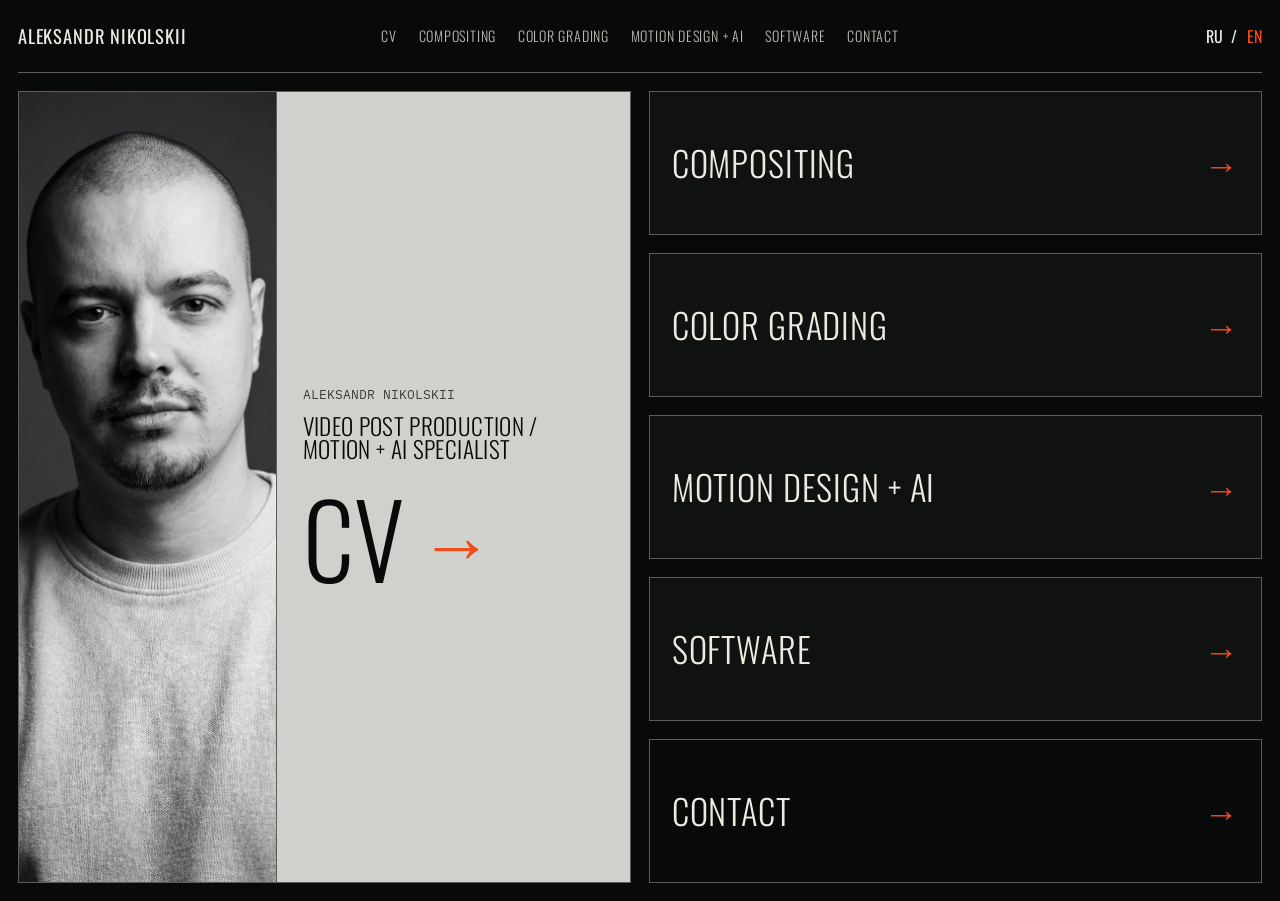
==== index.html @ 674ba4f7 "Publish mobile CV without portrait and consistent Contact labels" ====
<!doctype html>
<html lang="en">
<head>
  <meta charset="utf-8">
  <meta name="viewport" content="width=device-width, initial-scale=1">
  <meta name="description" content="Portfolio of Aleksandr Nikolskii — Video Post Production, Motion and AI Specialist.">
  <meta name="theme-color" content="#080909">
  <link rel="icon" href="assets/favicon.svg" type="image/svg+xml">
  <link rel="stylesheet" href="assets/styles.css?v=20261023-5">
  <title>Aleksandr Nikolskii — Portfolio</title>
</head>
<body data-page="home">
  <!--
  THESIS: A post-production decision sheet turns four disciplines into compact graphic tracks beside a portrait-led CV field.
  OWN-WORLD: Matte black, warm paper, thin rules, crisp technical SVG marks, condensed titles, mono metadata and one vermilion signal.
  STORY: Visitors identify the specialist, choose Color Grading, Compositing, Motion + AI or Software, inspect the work and make contact.
  FIRST VIEWPORT: Global navigation above a portrait-led CV field at left and four narrow discipline strips at right; mobile stacks the same choices.
  FORM: Edit Decision Sheet, approved visual direction, seed 6d0e9949.
  FINISH: unreviewed and undocumented is unfinished; this build ends with the finish review, the verdict, and DESIGN.md
  -->
  <a class="skip-link" href="#main">Skip to work</a>
  <header class="site-header" data-site-header></header>
  <main class="page-main home-main" id="main">
    <div class="home-grid">
      <article class="home-cv">
        <div class="portrait" data-home-portrait></div>
        <div class="home-cv__copy">
          <p class="home-cv__name" data-name></p>
          <h1 class="home-cv__title" data-title></h1>
          <a class="home-cv__link" href="cv.html"><span>CV</span><span aria-hidden="true">→</span></a>
        </div>
      </article>
      <div class="home-stack">
        <a class="work-tile work-tile--compositing" href="compositing.html">
          <div class="work-tile__label"><span>COMPOSITING</span><span aria-hidden="true">→</span></div>
        </a>
        <a class="work-tile work-tile--color" href="color.html">
          <div class="work-tile__label"><span>COLOR GRADING</span><span aria-hidden="true">→</span></div>
        </a>
        <a class="work-tile work-tile--motion" href="motion-ai.html">
          <div class="work-tile__label"><span>MOTION DESIGN + AI</span><span aria-hidden="true">→</span></div>
        </a>
        <a class="work-tile work-tile--software" href="software.html">
          <div class="work-tile__label"><span>SOFTWARE</span><span aria-hidden="true">→</span></div>
        </a>
        <a class="work-tile work-tile--contacts" href="contacts.html">
          <div class="work-tile__label"><span data-home-contacts>CONTACT</span><span aria-hidden="true">→</span></div>
        </a>
      </div>
    </div>
  </main>
  <script src="assets/content.js?v=20261023-5"></script>
  <script src="assets/app.js?v=20261023-5"></script>
</body>
</html>
---- assets/styles.css ----
/* Self-hosted Google Fonts, SIL Open Font License; see the adjacent OFL files. */
@font-face { font-family: "Oswald"; font-style: normal; font-weight: 300; font-display: swap; src: url("oswald-300.ttf") format("truetype"); }
@font-face { font-family: "Oswald"; font-style: normal; font-weight: 400; font-display: swap; src: url("oswald-400.ttf") format("truetype"); }
@font-face { font-family: "Oswald"; font-style: normal; font-weight: 500; font-display: swap; src: url("oswald-500.ttf") format("truetype"); }
@font-face { font-family: "IBM Plex Mono"; font-style: normal; font-weight: 300; font-display: swap; src: url("plex-300.ttf") format("truetype"); }
@font-face { font-family: "IBM Plex Mono"; font-style: normal; font-weight: 400; font-display: swap; src: url("plex-400.ttf") format("truetype"); }
@font-face { font-family: "IBM Plex Mono"; font-style: normal; font-weight: 500; font-display: swap; src: url("plex-500.ttf") format("truetype"); }

:root {
  --black: #080909;
  --black-soft: #101111;
  --paper: #eeeae2;
  --paper-muted: #bcbab4;
  --rule: #5b5c5b;
  --rule-soft: #303130;
  --signal: #f24a16;
  --cv-surface: #d0d1cd;
  --gutter: clamp(0.75rem, 1.4vw, 1.5rem);
  --header-height: 4.5rem;
  --display: "Oswald", "Arial Narrow", sans-serif;
  --mono: "IBM Plex Mono", Consolas, monospace;
}

* { box-sizing: border-box; }

html {
  background: var(--black);
  color-scheme: dark;
  scroll-behavior: smooth;
}

body {
  margin: 0;
  min-width: 20rem;
  min-height: 100vh;
  overflow-x: clip;
  background: var(--black);
  color: var(--paper);
  font-family: var(--mono);
  font-size: 1rem;
  line-height: 1.55;
}

body.menu-open { overflow: hidden; }

::selection { background: var(--signal); color: var(--black); }

::-webkit-scrollbar { width: 0.7rem; }
::-webkit-scrollbar-track { background: var(--black); }
::-webkit-scrollbar-thumb { background: var(--rule); border: 0.2rem solid var(--black); }

a { color: inherit; text-decoration: none; }
button { color: inherit; font: inherit; }
img, video, iframe { display: block; width: 100%; }

:focus-visible {
  outline: 2px solid var(--signal);
  outline-offset: 4px;
}

.skip-link {
  position: fixed;
  z-index: 100;
  top: 0.5rem;
  left: 0.5rem;
  padding: 0.75rem 1rem;
  background: var(--paper);
  color: var(--black);
  transform: translateY(-150%);
}

.skip-link:focus { transform: translateY(0); }

.site-header {
  position: relative;
  z-index: 20;
  display: grid;
  grid-template-columns: minmax(12rem, 1fr) auto minmax(8rem, 1fr);
  align-items: center;
  min-height: var(--header-height);
  margin: 0 var(--gutter);
  border-bottom: 1px solid var(--rule);
}

.brand {
  justify-self: start;
  font-family: var(--display);
  font-size: clamp(1.15rem, 1.4vw, 1.45rem);
  font-weight: 400;
  letter-spacing: 0.045em;
  text-transform: uppercase;
  white-space: nowrap;
}

.brand--mobile { display: none; }

.site-nav { display: flex; align-items: stretch; gap: clamp(0.8rem, 1.7vw, 1.85rem); }

.site-nav__link {
  position: relative;
  display: flex;
  align-items: center;
  min-height: var(--header-height);
  color: var(--paper-muted);
  font-family: var(--display);
  font-size: clamp(0.88rem, 1vw, 1.05rem);
  font-weight: 300;
  letter-spacing: 0.055em;
  text-transform: uppercase;
  transition: color 180ms ease-out;
}

.site-nav__link::after {
  position: absolute;
  right: 0;
  bottom: -1px;
  left: 0;
  height: 2px;
  background: var(--signal);
  content: "";
  transform: scaleX(0);
  transform-origin: left;
  transition: transform 180ms cubic-bezier(.16, 1, .3, 1);
}

.site-nav__link:hover,
.site-nav__link.is-active { color: var(--paper); }
.site-nav__link:hover::after,
.site-nav__link.is-active::after { transform: scaleX(1); }

.language-switch {
  justify-self: end;
  display: flex;
  gap: 0.55rem;
  align-items: center;
  font-family: var(--display);
  font-size: 1rem;
  letter-spacing: 0.06em;
}

.language-switch button {
  appearance: none;
  padding: 0.5rem 0;
  border: 0;
  background: transparent;
  cursor: pointer;
}

.language-switch button[aria-current="true"] { color: var(--signal); }
.menu-toggle, .mobile-menu { display: none; }

.page-main {
  width: min(100%, 100rem);
  margin: 0 auto;
  padding: var(--gutter);
}

@keyframes page-reveal {
  from { clip-path: inset(0 0 100% 0); filter: blur(3px); }
  to { clip-path: inset(0); filter: blur(0); }
}

.signal-index { color: var(--signal); font-variant-numeric: tabular-nums; }

.home-main { width: 100%; max-width: none; min-height: 38rem; height: calc(100dvh - var(--header-height)); }

.home-grid {
  display: grid;
  grid-template-columns: repeat(2, minmax(0, 1fr));
  gap: var(--gutter);
  height: 100%;
}

.home-stack {
  display: grid;
  grid-template-rows: repeat(5, minmax(0, 1fr));
  gap: var(--gutter);
  align-content: stretch;
}

.home-cv {
  display: grid;
  grid-template-columns: minmax(0, 0.42fr) minmax(0, 0.58fr);
  align-self: stretch;
  min-height: 0;
  border: 1px solid var(--rule);
  background: var(--cv-surface);
  color: var(--black);
}

.portrait {
  position: relative;
  min-height: 14rem;
  overflow: hidden;
  background: #181918;
}

.portrait img { position: absolute; inset: 0; height: 100%; object-fit: cover; object-position: 50% 0; }
.home-cv .portrait { min-height: 0; aspect-ratio: auto; }

.portrait.is-empty {
  display: grid;
  place-items: center;
  color: #858681;
  font-size: 0.78rem;
  letter-spacing: 0.08em;
  text-transform: uppercase;
}

.portrait.is-empty::before,
.portrait.is-empty::after {
  position: absolute;
  top: 50%;
  left: 50%;
  width: 36%;
  height: 1px;
  background: var(--rule-soft);
  content: "";
}

.portrait.is-empty::before { transform: translate(-50%, -50%) rotate(45deg); }
.portrait.is-empty::after { transform: translate(-50%, -50%) rotate(-45deg); }

.home-cv__copy { display: flex; flex-direction: column; justify-content: center; min-width: 0; padding: clamp(1rem, 2vw, 2rem); border-left: 1px solid var(--rule); container-type: inline-size; }
.home-cv__name { margin: 0 0 0.6rem; color: #3d3f3c; font-size: 0.82rem; font-weight: 400; text-transform: uppercase; }

.home-cv__title {
  max-width: none;
  margin: 0 0 clamp(1.1rem, 2vw, 2rem);
  font-family: var(--display);
  font-size: clamp(1.1rem, 7.7cqw, 3.2rem);
  font-weight: 300;
  hyphens: none;
  line-height: 0.98;
  letter-spacing: 0.015em;
  overflow-wrap: normal;
  text-transform: uppercase;
}

.home-cv__title > span, .cv-intro__title > span { display: block; white-space: nowrap; }
.home-cv__title small, .cv-intro__title small { font: inherit; }

.home-cv__link {
  display: inline-flex;
  gap: 1rem;
  align-items: center;
  font-family: var(--display);
  font-size: clamp(5rem, 8vw, 7rem);
  font-weight: 300;
  line-height: 1;
}

.home-cv__link span:last-child { color: var(--signal); font-size: 0.72em; transition: transform 180ms ease-out; }
.home-cv__link:hover span:last-child { transform: translateX(0.4rem); }
.home-cv :focus-visible { outline-color: var(--black); }

.work-tile {
  position: relative;
  display: grid;
  grid-template-columns: minmax(0, 1fr);
  gap: clamp(1rem, 2vw, 2rem);
  align-items: center;
  min-height: 0;
  overflow: hidden;
  padding: clamp(1rem, 1.7vw, 1.75rem);
  border: 1px solid var(--rule);
  background: var(--black-soft);
  isolation: isolate;
  transition: border-color 180ms ease-out, background-color 180ms ease-out;
}

.work-tile::before {
  position: absolute;
  top: 0;
  bottom: 0;
  left: 0;
  width: 1px;
  z-index: 0;
  background: var(--signal);
  content: "";
  opacity: 0;
  transition: opacity 180ms ease-out;
}

.work-tile:hover::before { opacity: 1; }
.work-tile:hover { border-color: var(--paper-muted); background: #141515; }

.work-tile__label {
  position: relative;
  z-index: 2;
  display: flex;
  align-items: center;
  justify-content: space-between;
  font-family: var(--display);
  font-size: clamp(1.9rem, 2.7vw, 3.25rem);
  font-weight: 300;
  line-height: 1;
  letter-spacing: 0.025em;
  text-transform: uppercase;
}

.work-tile__label span:last-child { color: var(--signal); }

.work-tile__label { gap: 1rem; }
.work-tile__label span:last-child { flex: 0 0 auto; }
.work-tile--contacts { background: transparent; }

.work-tile__icon {
  position: relative;
  z-index: 2;
  width: clamp(6.25rem, 10vw, 10rem);
  height: auto;
  overflow: visible;
  fill: none;
  stroke: var(--paper-muted);
  stroke-linecap: square;
  stroke-linejoin: miter;
  stroke-width: 1.4;
  transition: transform 300ms cubic-bezier(.16, 1, .3, 1), stroke 180ms ease-out;
}

.work-tile:hover .work-tile__icon { stroke: var(--paper); transform: translateX(-0.35rem); }
.work-tile--color .icon-red { stroke: #f24a16; }
.work-tile--color .icon-green { stroke: #41a86a; }
.work-tile--color .icon-blue { stroke: #4d79c7; }
.work-tile--compositing .work-tile__icon path { fill: var(--signal); stroke: none; opacity: 0.28; }
.work-tile--motion .work-tile__icon rect { fill: var(--signal); stroke: var(--signal); }

.page-title {
  margin: 0;
  font-family: var(--display);
  font-size: clamp(3rem, 7vw, 7rem);
  font-weight: 300;
  line-height: 0.92;
  letter-spacing: 0.01em;
  text-transform: uppercase;
}

.video-shell {
  position: relative;
  min-width: 0;
}

.video-stage {
  position: relative;
  aspect-ratio: 16 / 9;
  border: 1px solid var(--rule);
  background: #101111;
}

.video-shell iframe,
.video-shell video { position: absolute; inset: 0; width: 100%; height: 100%; border: 0; object-fit: contain; }

.video-poster {
  position: absolute;
  inset: 0;
  width: 100%;
  height: 100%;
  padding: 0;
  border: 0;
  background: var(--black-soft);
  cursor: pointer;
}
.video-poster img { height: 100%; object-fit: contain; }
.video-play {
  position: absolute;
  top: 50%;
  left: 50%;
  display: grid;
  width: 4rem;
  height: 4rem;
  place-items: center;
  background: rgba(8, 9, 9, 0.88);
  border: 1px solid var(--paper);
  transform: translate(-50%, -50%);
}
.video-play::after {
  width: 0;
  height: 0;
  margin-left: .2rem;
  border-top: .65rem solid transparent;
  border-bottom: .65rem solid transparent;
  border-left: 1rem solid var(--paper);
  content: "";
}
.video-poster:hover .video-play { border-color: var(--signal); }
.video-poster__label { position: absolute; bottom: 1rem; left: 1rem; padding: .3rem .6rem; background: rgba(8,9,9,.88); font-family: var(--display); font-size: 1rem; letter-spacing: .05em; }
.video-providers { display: flex; justify-content: flex-end; gap: .5rem; margin-top: .5rem; }
.video-providers button {
  min-height: 2.75rem;
  padding: .35rem .8rem;
  border: 1px solid transparent;
  background: transparent;
  color: var(--paper-muted);
  cursor: pointer;
  font-size: .8rem;
}
.video-providers button[aria-pressed="true"] {
  border-color: var(--rule);
  color: var(--paper);
}
.video-providers button:hover { color: var(--signal); }

.video-placeholder {
  display: grid;
  place-items: center;
  align-content: center;
  gap: 0.7rem;
  min-width: 100%;
  min-height: 100%;
  color: var(--paper-muted);
  text-align: center;
}

.video-placeholder::before {
  position: absolute;
  inset: 0;
  background: linear-gradient(29deg, transparent 49.9%, var(--rule-soft) 50%, transparent 50.1%);
  content: "";
}

.video-placeholder > * { position: relative; z-index: 1; }
.video-placeholder strong { font-family: var(--display); font-size: clamp(1.5rem, 3vw, 3rem); font-weight: 300; letter-spacing: .04em; text-transform: uppercase; }
.video-placeholder small { color: #81827e; font-size: 0.68rem; letter-spacing: 0.09em; text-transform: uppercase; }

.video-placeholder__play {
  width: 0;
  height: 0;
  border-top: 0.75rem solid transparent;
  border-bottom: 0.75rem solid transparent;
  border-left: 1.2rem solid var(--signal);
}

.showreel-section { margin-bottom: clamp(2.5rem, 7vw, 7rem); }

.showreel-heading {
  display: flex;
  justify-content: space-between;
  gap: 1rem;
  align-items: baseline;
  margin: 0 0 0.75rem;
  font-family: var(--display);
  font-size: clamp(1.5rem, 2.2vw, 2.3rem);
  font-weight: 300;
  letter-spacing: 0.035em;
  text-transform: uppercase;
}

.project-block { margin-bottom: clamp(3.5rem, 9vw, 8rem); }
.project-header { margin: 0 0 1rem; }
.project-header h1 { margin: 0; font-family: var(--display); font-size: clamp(2.1rem, 4vw, 4.2rem); font-weight: 300; line-height: 1; text-transform: uppercase; }
.project-header p { margin: 0.35rem 0 0; color: var(--paper-muted); font-size: 0.74rem; letter-spacing: .06em; text-transform: uppercase; }

.stills-grid { display: grid; grid-template-columns: repeat(2, minmax(0, 1fr)); gap: var(--gutter); }

.still { position: relative; min-width: 0; margin: 0; overflow: hidden; border: 1px solid var(--rule); background: var(--black-soft); }
.still img { display: block; width: 100%; height: auto; object-fit: contain; }

.cv-page { border: 1px solid var(--rule); padding: clamp(1rem, 3vw, 3rem); }

.cv-intro {
  display: grid;
  grid-template-columns: minmax(12rem, 18rem) minmax(0, 1fr);
  gap: clamp(1.5rem, 4vw, 4rem);
  align-items: center;
  padding-bottom: clamp(2rem, 5vw, 5rem);
}

.cv-intro .portrait { min-height: 0; aspect-ratio: 3 / 4; }
.cv-intro__copy h1 { margin: 0 0 0.65rem; color: var(--paper-muted); font-size: 0.85rem; font-weight: 400; text-transform: uppercase; }
.cv-intro__copy { min-width: 0; container-type: inline-size; }

.cv-intro__title {
  max-width: none;
  margin: 0 0 1.3rem;
  font-family: var(--display);
  font-size: clamp(1.2rem, 7.7cqw, 4.5rem);
  font-weight: 300;
  line-height: 0.93;
  letter-spacing: 0.01em;
  text-transform: uppercase;
}

.cv-about { max-width: 72ch; margin: 0; color: var(--paper-muted); }

.cv-row {
  display: grid;
  grid-template-columns: minmax(8rem, 0.22fr) minmax(0, 1fr);
  gap: clamp(1rem, 3vw, 3rem);
  padding: clamp(1.3rem, 2.5vw, 2.5rem) 0;
  border-top: 1px solid var(--rule);
}

.cv-row__label { margin: 0; color: var(--signal); font-family: var(--display); font-size: 1.2rem; font-weight: 400; letter-spacing: .04em; }
.cv-entry + .cv-entry { margin-top: 1.4rem; }
.cv-entry__meta { margin: 0 0 0.3rem; color: var(--paper-muted); font-size: 0.72rem; }
.cv-entry h2 { margin: 0 0 0.35rem; font-family: var(--display); font-size: 1.45rem; font-weight: 400; text-transform: uppercase; }
.cv-entry p:last-child, .cv-row__content > p { max-width: 72ch; margin: 0; }

.cv-bullets,
.skill-list {
  display: grid;
  gap: 0.72rem;
  max-width: 72ch;
  margin: 1.15rem 0 0;
  padding: 0;
  list-style: none;
}

.cv-bullets li,
.skill-list li {
  position: relative;
  padding-left: 1.25rem;
}

.cv-bullets li::before,
.skill-list li::before {
  position: absolute;
  top: 0.68em;
  left: 0;
  width: 0.36rem;
  height: 0.36rem;
  background: var(--signal);
  content: "";
}

.skill-list { margin-top: 0; }
.skill-list strong { display: block; margin-bottom: 0.12rem; font-family: var(--display); font-size: 1.18rem; font-weight: 400; text-transform: uppercase; }
.skill-list span { color: var(--paper-muted); }

.software-grid {
  display: grid;
  grid-template-columns: repeat(6, minmax(0, 1fr));
  gap: 1px;
  margin-top: 1.6rem;
  border: 1px solid var(--rule-soft);
  background: var(--rule-soft);
}

.software-badge {
  display: grid;
  grid-template-rows: 3.25rem auto;
  gap: 0.55rem;
  place-items: center;
  min-width: 0;
  padding: 0.8rem 0.35rem;
  background: var(--black);
  color: var(--paper-muted);
  font-size: 0.58rem;
  line-height: 1.25;
  text-align: center;
  text-transform: uppercase;
}

.software-badge__icon { display: grid; width: 3.1rem; height: 3.1rem; place-items: center; }
.software-badge img { width: 100%; height: 100%; object-fit: contain; }

.cv-footer { display: flex; justify-content: flex-end; padding-top: 1.5rem; border-top: 1px solid var(--rule); }
.text-action { color: var(--signal); font-family: var(--display); font-size: 1.35rem; letter-spacing: .04em; text-transform: uppercase; }
[aria-disabled="true"] { cursor: default; opacity: 0.62; pointer-events: none; }

.links-module { border-top: 1px solid var(--rule); }
.links-module h2 { margin: 0; padding: 0.85rem 0; color: var(--paper-muted); font-size: 0.75rem; font-weight: 400; letter-spacing: .07em; }
.project-link { display: grid; grid-template-columns: 4rem 1fr auto; gap: 1rem; padding: 1.2rem 0; border-top: 1px solid var(--rule-soft); text-transform: uppercase; }
.project-link:hover { color: var(--signal); }

.motion-project { margin-bottom: clamp(3.5rem, 8vw, 7rem); }
.project-credits { display: grid; gap: 1.25rem; margin: 1.5rem 0 0; font-size: clamp(1.375rem, 1.8vw, 1.625rem); line-height: 1.5; }
.project-credits > div { display: grid; grid-template-columns: 10rem minmax(0, 1fr); gap: 1.25rem; }
.project-credits dt { color: var(--paper-muted); font-size: 1.125rem; }
.project-credits dd { max-width: 75ch; margin: 0; }
.motion-project .project-header p { font-size: 1rem; line-height: 1.5; letter-spacing: .025em; }

.discipline-notes { display: grid; grid-template-columns: minmax(10rem, .4fr) minmax(0, 1fr); gap: 2rem; padding: 2rem 0 3rem; border-top: 1px solid var(--rule); }
.discipline-notes h2 { margin: 0; font: 400 2rem/1.15 var(--display); text-transform: uppercase; }
.discipline-notes p, .software-details p { max-width: 72ch; margin: 0; }
.discipline-notes ul, .software-details ul { display: grid; gap: .75rem; max-width: 72ch; margin: 1.5rem 0; padding-left: 1.25rem; }
.discipline-notes li::marker, .software-details li::marker { color: var(--signal); }
.discipline-notes__tools { color: var(--paper-muted); font-size: 1rem; }

.software-main { padding-top: clamp(2.5rem, 7vw, 7rem); padding-bottom: clamp(4rem, 9vw, 9rem); }
.software-intro { display: grid; grid-template-columns: minmax(14rem, 0.55fr) minmax(0, 1fr); gap: clamp(2rem, 6vw, 7rem); align-items: end; margin-bottom: clamp(3rem, 8vw, 8rem); }
.software-intro h1 { margin: 0; font-family: var(--display); font-size: clamp(4rem, 9vw, 9rem); font-weight: 300; line-height: .86; letter-spacing: .01em; }
.software-intro p { max-width: 52ch; margin: 0; color: var(--paper-muted); font-size: clamp(.9rem, 1.15vw, 1.08rem); }
.software-list { border-top: 1px solid var(--rule); }
.software-row { display: grid; grid-template-columns: minmax(0, 1fr) auto; gap: clamp(1rem, 3vw, 3rem); align-items: center; min-height: clamp(7rem, 11vw, 10rem); border-bottom: 1px solid var(--rule); transition: color 180ms ease-out, background-color 180ms ease-out; }
.software-row[href]:hover { background: var(--black-soft); color: var(--paper); }
.software-row[aria-disabled="true"] { opacity: .58; }
.software-row__mark { display: grid; width: 4rem; height: 4rem; place-items: center; border: 1px solid var(--rule-soft); }
.software-row__mark svg { width: 2.8rem; fill: none; stroke: var(--signal); stroke-width: 1.5; }
.software-row strong { display: block; font-family: var(--display); font-size: clamp(2rem, 4vw, 4.2rem); font-weight: 300; line-height: 1; text-transform: uppercase; }
.software-row small { display: block; margin-top: .45rem; color: var(--paper-muted); font-size: .7rem; letter-spacing: .07em; }
.software-row__arrow { color: var(--signal); font-family: var(--display); font-size: clamp(2rem, 3.5vw, 4rem); }
.software-entry { border-bottom: 1px solid var(--rule); }
.software-entry .software-row { border-bottom: 0; padding-block: 1.5rem; }
.software-details { padding: 0 0 2rem; font-size: 1rem; line-height: 1.65; }
.software-details ul { margin-bottom: 0; }

.contacts-main {
  display: grid;
  align-content: center;
  min-height: calc(100dvh - var(--header-height));
  padding-top: clamp(3rem, 8vw, 8rem);
  padding-bottom: clamp(3rem, 8vw, 8rem);
}

.contacts-layout { width: min(100%, 66rem); margin: 0 auto; }
.contacts-heading { max-width: 24ch; margin: 0 0 clamp(2rem, 3vw, 3rem); font-family: var(--display); font-size: clamp(2.75rem, 4vw, 4.5rem); font-weight: 300; line-height: 1.1; text-transform: uppercase; text-wrap: balance; }
.contact-link { display: grid; grid-template-columns: minmax(7rem, .25fr) 2rem 1fr auto; gap: 1rem; align-items: center; padding: clamp(1.2rem, 2.5vw, 2.4rem); border: 1px solid var(--rule); font-family: var(--display); font-size: clamp(1.55rem, 3.2vw, 3rem); font-weight: 300; text-transform: uppercase; }
.contact-link[hidden] { display: none; }
.contact-link + .contact-link { margin-top: var(--gutter); }
.contact-link:first-of-type { background: var(--paper); color: var(--black); }
.contact-link--primary { background: var(--paper); color: var(--black); }
.contact-link span:last-child { color: var(--signal); }

@media (max-width: 64rem) {
  .site-header { grid-template-columns: auto 1fr auto auto; gap: 1rem; min-height: 3.75rem; }
  .brand--desktop, .site-nav { display: none; }
  .brand--mobile { display: block; }
  .language-switch { grid-column: 3; }
  .menu-toggle {
    position: relative;
    z-index: 2;
    grid-column: 4;
    display: grid;
    gap: 0.32rem;
    width: 2.5rem;
    height: 2.5rem;
    place-content: center;
    padding: 0;
    border: 0;
    background: transparent;
    cursor: pointer;
  }
  .menu-toggle span { display: block; width: 1.65rem; height: 1px; background: var(--paper); transition: transform 180ms ease-out, opacity 180ms ease-out; }
  .menu-toggle[aria-expanded="true"] span:nth-child(1) { transform: translateY(0.38rem) rotate(45deg); }
  .menu-toggle[aria-expanded="true"] span:nth-child(2) { opacity: 0; }
  .menu-toggle[aria-expanded="true"] span:nth-child(3) { transform: translateY(-0.38rem) rotate(-45deg); }
  .mobile-menu {
    position: fixed;
    top: calc(3.75rem + 1px);
    right: var(--gutter);
    left: var(--gutter);
    z-index: 1;
    display: block;
    max-height: calc(100dvh - 4.5rem);
    overflow: hidden;
    background: var(--black);
    opacity: 0;
    pointer-events: none;
    transform: translateY(-0.5rem);
    transition: opacity 180ms ease-out, transform 350ms cubic-bezier(.16, 1, .3, 1), visibility 0s linear 350ms;
    visibility: hidden;
  }
  .menu-open .mobile-menu { border: 1px solid var(--rule); opacity: 1; pointer-events: auto; transform: translateY(0); transition-delay: 0s; visibility: visible; }
  .menu-open main { opacity: 0.2; }
  .mobile-menu__link { display: grid; grid-template-columns: 1fr auto; gap: 0.8rem; align-items: center; min-height: 4.5rem; padding: 0 1rem; border-bottom: 1px solid var(--rule); font-family: var(--display); font-size: 1.5rem; letter-spacing: .025em; text-transform: uppercase; }
  .mobile-menu__link:last-child { border-bottom: 0; }
  .mobile-menu__link.is-active, .mobile-menu__link:hover { color: var(--signal); }
  .home-cv { grid-template-columns: 1fr; grid-template-rows: minmax(0, 1fr) auto; }
  .home-cv__copy { border-left: 0; border-top: 1px solid var(--rule); }
  .home-cv__title { font-size: clamp(1.25rem, 7cqw, 2.5rem); margin-bottom: 1rem; }
  .home-cv .portrait { container-type: size; background: #242424; }
  .home-cv .portrait img { width: min(100%, 81cqh); margin-inline: auto; }
  .cv-intro { grid-template-columns: minmax(11rem, 15rem) minmax(0, 1fr); }
  .software-grid { grid-template-columns: repeat(3, minmax(0, 1fr)); }
}

@media (max-width: 42rem) {
  :root { --gutter: 0.7rem; --header-height: 3.75rem; }
  body { font-size: 0.94rem; }
  .site-header { margin: 0 var(--gutter); gap: 0.5rem; }
  .brand { font-size: 1rem; }
  .language-switch { gap: 0.35rem; font-size: 0.9rem; }
  .page-main { padding-top: var(--gutter); }
  .home-main { height: auto; min-height: calc(100svh - var(--header-height)); }
  .home-grid { grid-template-columns: 1fr; grid-template-rows: auto 1fr; height: auto; min-height: calc(100svh - var(--header-height) - 2 * var(--gutter)); }
  .home-cv { grid-template-columns: 1fr; grid-template-rows: auto; padding: 1.25rem; }
  .home-cv .portrait, .home-cv__name { display: none; }
  .home-cv__copy { display: flex; gap: 1rem; padding: 0; border: 0; }
  .home-cv__title { margin: 0; font-size: clamp(1.1rem, 7.7cqw, 2.5rem); }
  .home-cv__link { font-size: clamp(4.5rem, 20vw, 6rem); }
  .home-stack { grid-template-rows: repeat(5, minmax(4.5rem, 1fr)); }
  .work-tile { min-height: 4.5rem; padding: 1rem; }
  .work-tile__label { font-size: clamp(1.6rem, 6.5vw, 2.5rem); }
  .work-tile__icon { width: clamp(5rem, 24vw, 7.5rem); }
  .showreel-section { margin-bottom: 3.2rem; }
  .stills-grid { grid-template-columns: 1fr; }
  .project-block { margin-bottom: 4.5rem; }
  .project-header h1 { font-size: clamp(2rem, 10vw, 3.4rem); }
  .cv-page { padding: 0.9rem; }
  .cv-intro { grid-template-columns: 1fr; gap: 1.25rem; align-items: center; }
  .cv-intro .portrait { width: min(100%, 13rem); aspect-ratio: 3 / 4; }
  .cv-intro__copy h1 { font-size: 0.66rem; }
  .cv-intro__title { margin-bottom: 0; font-size: clamp(1.2rem, 7.7cqw, 3rem); }
  .cv-row { grid-template-columns: 1fr; gap: 0.7rem; }
  .software-grid { grid-template-columns: repeat(2, minmax(0, 1fr)); }
  .project-link { grid-template-columns: 2.2rem 1fr auto; font-size: 0.78rem; }
  .software-intro { grid-template-columns: 1fr; gap: 1rem; margin-bottom: 3rem; }
  .software-intro h1 { font-size: clamp(4rem, 21vw, 7rem); }
  .software-row { grid-template-columns: minmax(0, 1fr) auto; min-height: 7rem; }
  .software-row__mark { width: 3.2rem; height: 3.2rem; }
  .software-row__mark svg { width: 2.3rem; }
  .software-row strong { font-size: clamp(1.7rem, 8vw, 2.8rem); }
  .project-credits > div { grid-template-columns: 1fr; gap: .35rem; }
  .discipline-notes { grid-template-columns: 1fr; gap: 1rem; padding: 1.5rem 0 2rem; }
  .discipline-notes h2 { font-size: 1.75rem; }
  .contacts-main { align-content: start; padding-inline: calc(var(--gutter) + .75rem); }
  .contacts-heading { margin-top: clamp(2rem, 8svh, 5rem); font-size: clamp(2.5rem, 11vw, 3.5rem); }
  .contact-link { grid-template-columns: 1fr auto; gap: 0.4rem 1rem; font-size: 1.9rem; }
  .contact-link span:nth-child(2) { display: none; }
  .contact-link span:nth-child(3) { grid-row: 2; color: var(--black); font-family: var(--mono); font-size: 0.95rem; }
  .contact-link span:last-child { grid-column: 2; grid-row: 1 / span 2; }
}

@media (prefers-reduced-motion: reduce) {
  html { scroll-behavior: auto; }
  *, *::before, *::after { animation-duration: 0.01ms !important; animation-iteration-count: 1 !important; transition-duration: 0.01ms !important; }
}
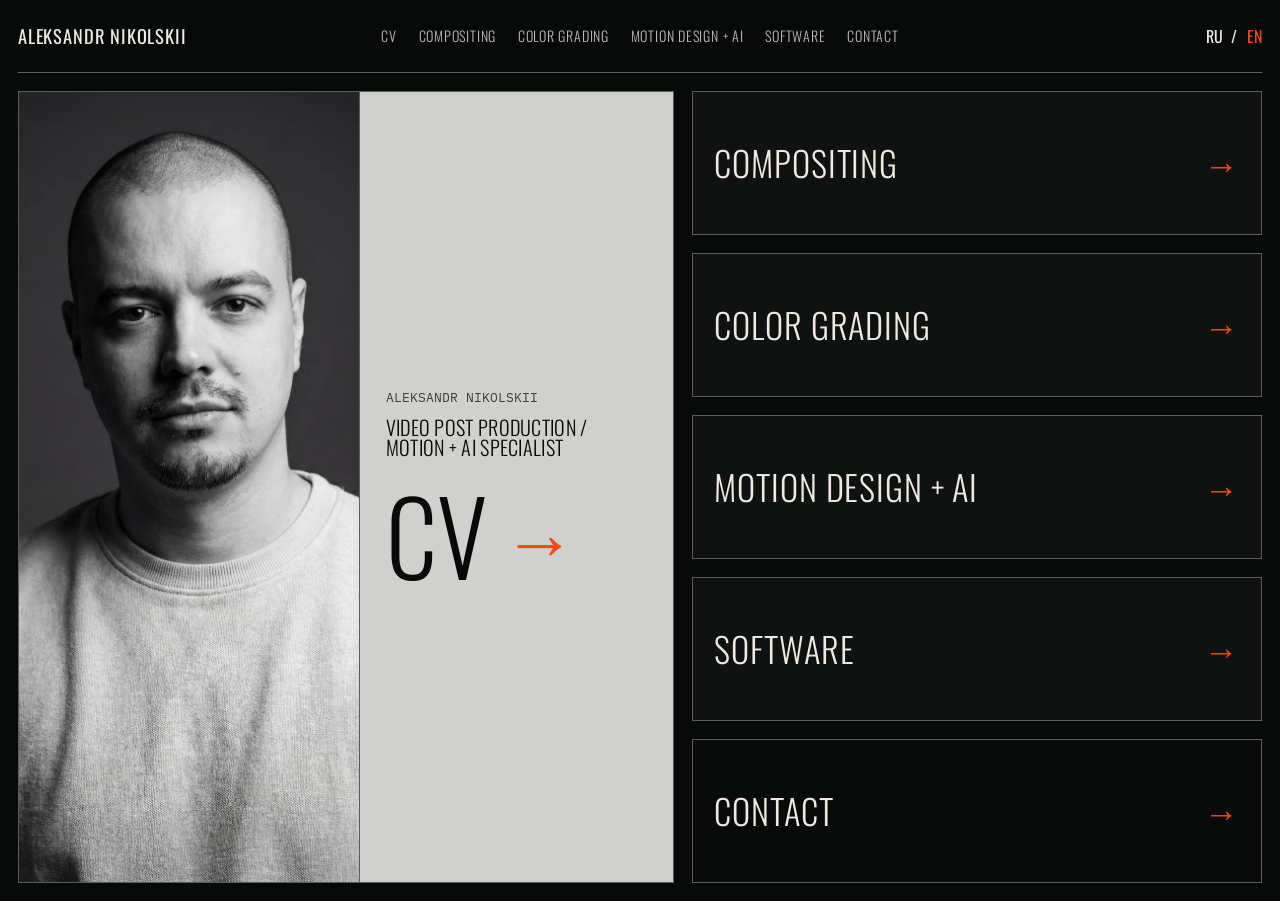
==== commit 9f043bfe: "Publish responsive home and expanded project content" ====
--- a/index.html
+++ b/index.html
@@ -6,7 +6,7 @@
   <meta name="description" content="Portfolio of Aleksandr Nikolskii — Video Post Production, Motion and AI Specialist.">
   <meta name="theme-color" content="#080909">
   <link rel="icon" href="assets/favicon.svg" type="image/svg+xml">
-  <link rel="stylesheet" href="assets/styles.css?v=20261023-5">
+  <link rel="stylesheet" href="assets/styles.css?v=20261023-6">
   <title>Aleksandr Nikolskii — Portfolio</title>
 </head>
 <body data-page="home">
@@ -49,7 +49,7 @@
       </div>
     </div>
   </main>
-  <script src="assets/content.js?v=20261023-5"></script>
-  <script src="assets/app.js?v=20261023-5"></script>
+  <script src="assets/content.js?v=20261023-6"></script>
+  <script src="assets/app.js?v=20261023-6"></script>
 </body>
 </html>
--- a/assets/styles.css
+++ b/assets/styles.css
@@ -166,7 +166,7 @@
 
 .home-grid {
   display: grid;
-  grid-template-columns: repeat(2, minmax(0, 1fr));
+  grid-template-columns: minmax(0, 1.15fr) minmax(0, 1fr);
   gap: var(--gutter);
   height: 100%;
 }
@@ -180,7 +180,7 @@
 
 .home-cv {
   display: grid;
-  grid-template-columns: minmax(0, 0.42fr) minmax(0, 0.58fr);
+  grid-template-columns: minmax(0, 0.52fr) minmax(0, 0.48fr);
   align-self: stretch;
   min-height: 0;
   border: 1px solid var(--rule);
@@ -450,6 +450,8 @@
 .project-header { margin: 0 0 1rem; }
 .project-header h1 { margin: 0; font-family: var(--display); font-size: clamp(2.1rem, 4vw, 4.2rem); font-weight: 300; line-height: 1; text-transform: uppercase; }
 .project-header p { margin: 0.35rem 0 0; color: var(--paper-muted); font-size: 0.74rem; letter-spacing: .06em; text-transform: uppercase; }
+.project-kinopoisk { display: inline-flex; align-items: center; gap: .5rem; min-height: 2.75rem; margin-top: .25rem; color: var(--signal); font: 400 1.15rem/1.2 var(--display); letter-spacing: .04em; text-transform: uppercase; text-underline-offset: .25em; }
+.project-kinopoisk:hover { text-decoration: underline; }
 
 .stills-grid { display: grid; grid-template-columns: repeat(2, minmax(0, 1fr)); gap: var(--gutter); }
 
@@ -577,6 +579,8 @@
 .discipline-notes ul, .software-details ul { display: grid; gap: .75rem; max-width: 72ch; margin: 1.5rem 0; padding-left: 1.25rem; }
 .discipline-notes li::marker, .software-details li::marker { color: var(--signal); }
 .discipline-notes__tools { color: var(--paper-muted); font-size: 1rem; }
+.discipline-notes h3 { margin: 2rem 0 .75rem; font: 400 clamp(1.6rem, 2.5vw, 2rem)/1.2 var(--display); text-transform: uppercase; }
+.discipline-notes .discipline-notes__tools { margin-top: 1.5rem; }
 
 .software-main { padding-top: clamp(2.5rem, 7vw, 7rem); padding-bottom: clamp(4rem, 9vw, 9rem); }
 .software-intro { display: grid; grid-template-columns: minmax(14rem, 0.55fr) minmax(0, 1fr); gap: clamp(2rem, 6vw, 7rem); align-items: end; margin-bottom: clamp(3rem, 8vw, 8rem); }
@@ -584,7 +588,7 @@
 .software-intro p { max-width: 52ch; margin: 0; color: var(--paper-muted); font-size: clamp(.9rem, 1.15vw, 1.08rem); }
 .software-list { border-top: 1px solid var(--rule); }
 .software-row { display: grid; grid-template-columns: minmax(0, 1fr) auto; gap: clamp(1rem, 3vw, 3rem); align-items: center; min-height: clamp(7rem, 11vw, 10rem); border-bottom: 1px solid var(--rule); transition: color 180ms ease-out, background-color 180ms ease-out; }
-.software-row[href]:hover { background: var(--black-soft); color: var(--paper); }
+.software-row[href]:hover { background: #292b29; color: var(--paper); }
 .software-row[aria-disabled="true"] { opacity: .58; }
 .software-row__mark { display: grid; width: 4rem; height: 4rem; place-items: center; border: 1px solid var(--rule-soft); }
 .software-row__mark svg { width: 2.8rem; fill: none; stroke: var(--signal); stroke-width: 1.5; }
@@ -592,8 +596,14 @@
 .software-row small { display: block; margin-top: .45rem; color: var(--paper-muted); font-size: .7rem; letter-spacing: .07em; }
 .software-row__arrow { color: var(--signal); font-family: var(--display); font-size: clamp(2rem, 3.5vw, 4rem); }
 .software-entry { border-bottom: 1px solid var(--rule); }
-.software-entry .software-row { border-bottom: 0; padding-block: 1.5rem; }
-.software-details { padding: 0 0 2rem; font-size: 1rem; line-height: 1.65; }
+.software-entry .software-row { border: 1px solid var(--rule-soft); padding: clamp(1rem, 2.5vw, 2rem); background: #1c1e1c; }
+.software-entry .software-row[href]:hover { background: #292b29; }
+.software-row__identity { display: flex; align-items: center; gap: clamp(1rem, 2vw, 2rem); min-width: 0; }
+.software-row__identity > span:last-child { min-width: 0; }
+.software-row__logo { flex: 0 0 clamp(3rem, 5vw, 5rem); }
+.software-row__logo img { display: block; width: 100%; height: auto; }
+.software-row small { line-height: 1.5; }
+.software-details { padding: 1.5rem 0 2rem; font-size: 1rem; line-height: 1.65; }
 .software-details ul { margin-bottom: 0; }
 
 .contacts-main {
@@ -663,6 +673,7 @@
   .home-cv .portrait { container-type: size; background: #242424; }
   .home-cv .portrait img { width: min(100%, 81cqh); margin-inline: auto; }
   .cv-intro { grid-template-columns: minmax(11rem, 15rem) minmax(0, 1fr); }
+  .software-intro { grid-template-columns: 1fr; gap: 1.25rem; margin-bottom: 3rem; }
   .software-grid { grid-template-columns: repeat(3, minmax(0, 1fr)); }
 }
 
@@ -675,13 +686,13 @@
   .page-main { padding-top: var(--gutter); }
   .home-main { height: auto; min-height: calc(100svh - var(--header-height)); }
   .home-grid { grid-template-columns: 1fr; grid-template-rows: auto 1fr; height: auto; min-height: calc(100svh - var(--header-height) - 2 * var(--gutter)); }
-  .home-cv { grid-template-columns: 1fr; grid-template-rows: auto; padding: 1.25rem; }
+  .home-cv { grid-template-columns: 1fr; grid-template-rows: auto; min-height: clamp(10rem, 26svh, 15rem); padding: 1.25rem; }
   .home-cv .portrait, .home-cv__name { display: none; }
-  .home-cv__copy { display: flex; gap: 1rem; padding: 0; border: 0; }
+  .home-cv__copy { display: flex; justify-content: space-between; gap: 1rem; padding: 0; border: 0; }
   .home-cv__title { margin: 0; font-size: clamp(1.1rem, 7.7cqw, 2.5rem); }
   .home-cv__link { font-size: clamp(4.5rem, 20vw, 6rem); }
-  .home-stack { grid-template-rows: repeat(5, minmax(4.5rem, 1fr)); }
-  .work-tile { min-height: 4.5rem; padding: 1rem; }
+  .home-stack { grid-template-rows: repeat(5, minmax(3.5rem, 1fr)); margin-inline: .5rem; }
+  .work-tile { min-height: 3.5rem; padding: .75rem 1rem; }
   .work-tile__label { font-size: clamp(1.6rem, 6.5vw, 2.5rem); }
   .work-tile__icon { width: clamp(5rem, 24vw, 7.5rem); }
   .showreel-section { margin-bottom: 3.2rem; }
@@ -689,10 +700,11 @@
   .project-block { margin-bottom: 4.5rem; }
   .project-header h1 { font-size: clamp(2rem, 10vw, 3.4rem); }
   .cv-page { padding: 0.9rem; }
-  .cv-intro { grid-template-columns: 1fr; gap: 1.25rem; align-items: center; }
-  .cv-intro .portrait { width: min(100%, 13rem); aspect-ratio: 3 / 4; }
-  .cv-intro__copy h1 { font-size: 0.66rem; }
-  .cv-intro__title { margin-bottom: 0; font-size: clamp(1.2rem, 7.7cqw, 3rem); }
+  .cv-intro { grid-template-columns: minmax(0, .34fr) minmax(0, .66fr); gap: 1rem; align-items: center; padding-bottom: 2rem; }
+  .cv-intro .portrait { width: 100%; aspect-ratio: 3 / 4; }
+  .cv-intro__copy h1 { margin-bottom: .8rem; color: var(--paper); font: 400 clamp(1.1rem, 4.7vw, 1.7rem)/1.15 var(--display); }
+  .cv-intro__title { margin-bottom: 0; font-size: clamp(1rem, 3.8vw, 1.5rem); line-height: 1.12; }
+  .cv-intro__title > span { white-space: normal; }
   .cv-row { grid-template-columns: 1fr; gap: 0.7rem; }
   .software-grid { grid-template-columns: repeat(2, minmax(0, 1fr)); }
   .project-link { grid-template-columns: 2.2rem 1fr auto; font-size: 0.78rem; }
@@ -702,6 +714,10 @@
   .software-row__mark { width: 3.2rem; height: 3.2rem; }
   .software-row__mark svg { width: 2.3rem; }
   .software-row strong { font-size: clamp(1.7rem, 8vw, 2.8rem); }
+  .software-row__identity { gap: .75rem; align-items: flex-start; }
+  .software-row__logo { flex-basis: 2.75rem; }
+  .software-entry .software-row { gap: .65rem; padding: 1rem; }
+  .software-entry .software-row strong { font-size: clamp(1.5rem, 6.4vw, 2.5rem); line-height: 1.1; }
   .project-credits > div { grid-template-columns: 1fr; gap: .35rem; }
   .discipline-notes { grid-template-columns: 1fr; gap: 1rem; padding: 1.5rem 0 2rem; }
   .discipline-notes h2 { font-size: 1.75rem; }
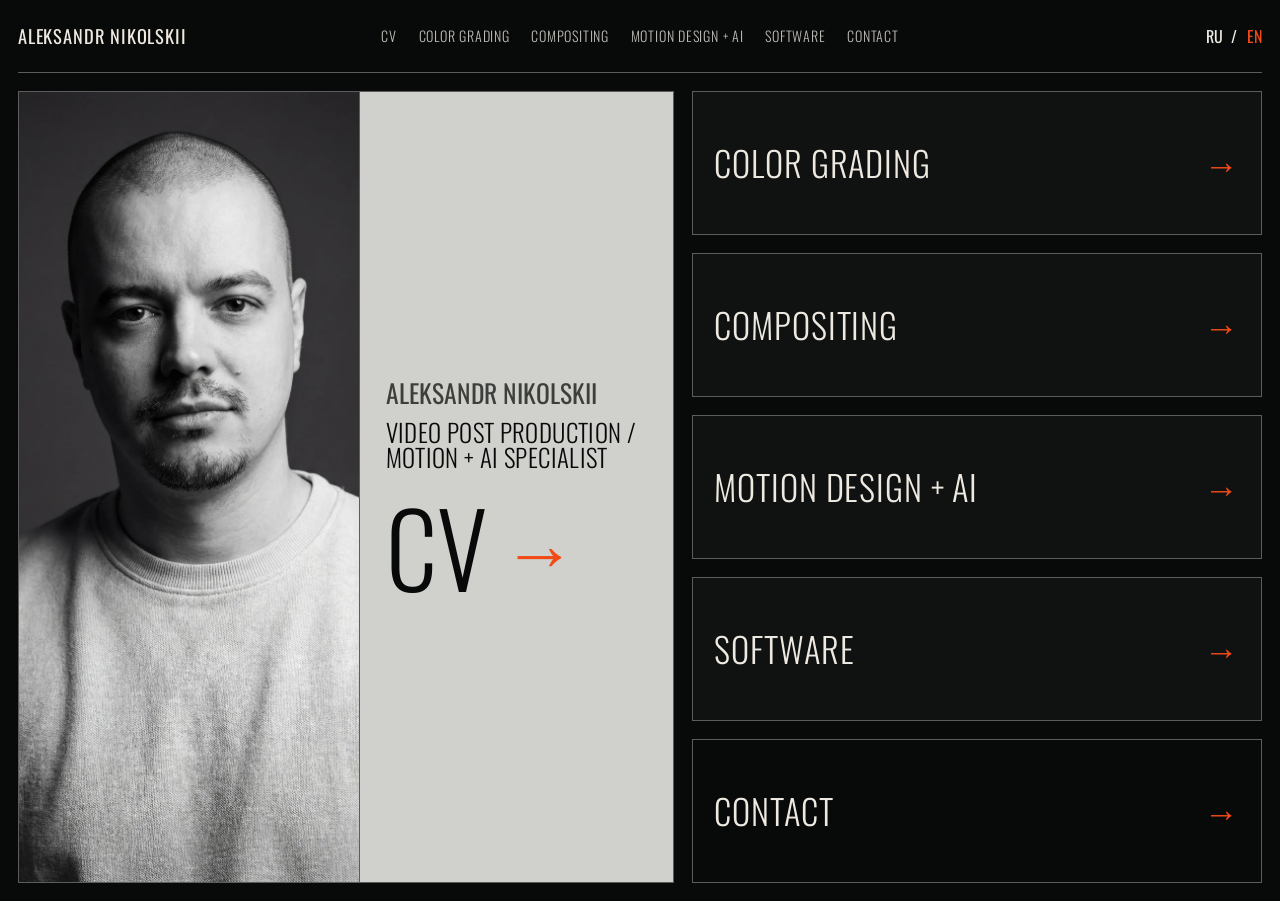
==== commit 34b6bbca: "Publish Color Grading first and refreshed AN site identity" ====
--- a/index.html
+++ b/index.html
@@ -5,8 +5,10 @@
   <meta name="viewport" content="width=device-width, initial-scale=1">
   <meta name="description" content="Portfolio of Aleksandr Nikolskii — Video Post Production, Motion and AI Specialist.">
   <meta name="theme-color" content="#080909">
-  <link rel="icon" href="assets/favicon.svg" type="image/svg+xml">
-  <link rel="stylesheet" href="assets/styles.css?v=20261023-6">
+  <link rel="icon" href="assets/favicon.svg?v=AN-7" type="image/svg+xml">
+  <link rel="alternate icon" href="assets/favicon.ico?v=AN-7" sizes="16x16 32x32 48x48">
+  <link rel="apple-touch-icon" href="assets/apple-touch-icon.png?v=AN-7" sizes="180x180">
+  <link rel="stylesheet" href="assets/styles.css?v=20261023-7">
   <title>Aleksandr Nikolskii — Portfolio</title>
 </head>
 <body data-page="home">
@@ -31,11 +33,11 @@
         </div>
       </article>
       <div class="home-stack">
+        <a class="work-tile work-tile--color" href="color.html">
+          <div class="work-tile__label"><span>COLOR GRADING</span><span aria-hidden="true">→</span></div>
+        </a>
         <a class="work-tile work-tile--compositing" href="compositing.html">
           <div class="work-tile__label"><span>COMPOSITING</span><span aria-hidden="true">→</span></div>
-        </a>
-        <a class="work-tile work-tile--color" href="color.html">
-          <div class="work-tile__label"><span>COLOR GRADING</span><span aria-hidden="true">→</span></div>
         </a>
         <a class="work-tile work-tile--motion" href="motion-ai.html">
           <div class="work-tile__label"><span>MOTION DESIGN + AI</span><span aria-hidden="true">→</span></div>
@@ -49,7 +51,7 @@
       </div>
     </div>
   </main>
-  <script src="assets/content.js?v=20261023-6"></script>
-  <script src="assets/app.js?v=20261023-6"></script>
+  <script src="assets/content.js?v=20261023-7"></script>
+  <script src="assets/app.js?v=20261023-7"></script>
 </body>
 </html>
--- a/assets/styles.css
+++ b/assets/styles.css
@@ -222,13 +222,13 @@
 .portrait.is-empty::after { transform: translate(-50%, -50%) rotate(-45deg); }
 
 .home-cv__copy { display: flex; flex-direction: column; justify-content: center; min-width: 0; padding: clamp(1rem, 2vw, 2rem); border-left: 1px solid var(--rule); container-type: inline-size; }
-.home-cv__name { margin: 0 0 0.6rem; color: #3d3f3c; font-size: 0.82rem; font-weight: 400; text-transform: uppercase; }
+.home-cv__name { margin: 0 0 0.8rem; color: #3d3f3c; font: 400 clamp(1.25rem, 2vw, 1.65rem)/1.2 var(--display); text-transform: uppercase; }
 
 .home-cv__title {
   max-width: none;
   margin: 0 0 clamp(1.1rem, 2vw, 2rem);
   font-family: var(--display);
-  font-size: clamp(1.1rem, 7.7cqw, 3.2rem);
+  font-size: clamp(1.1rem, 9.5cqw, 4.2rem);
   font-weight: 300;
   hyphens: none;
   line-height: 0.98;
@@ -669,7 +669,7 @@
   .mobile-menu__link.is-active, .mobile-menu__link:hover { color: var(--signal); }
   .home-cv { grid-template-columns: 1fr; grid-template-rows: minmax(0, 1fr) auto; }
   .home-cv__copy { border-left: 0; border-top: 1px solid var(--rule); }
-  .home-cv__title { font-size: clamp(1.25rem, 7cqw, 2.5rem); margin-bottom: 1rem; }
+  .home-cv__title { font-size: clamp(1.25rem, 9.5cqw, 3.2rem); margin-bottom: 1rem; }
   .home-cv .portrait { container-type: size; background: #242424; }
   .home-cv .portrait img { width: min(100%, 81cqh); margin-inline: auto; }
   .cv-intro { grid-template-columns: minmax(11rem, 15rem) minmax(0, 1fr); }
@@ -689,7 +689,7 @@
   .home-cv { grid-template-columns: 1fr; grid-template-rows: auto; min-height: clamp(10rem, 26svh, 15rem); padding: 1.25rem; }
   .home-cv .portrait, .home-cv__name { display: none; }
   .home-cv__copy { display: flex; justify-content: space-between; gap: 1rem; padding: 0; border: 0; }
-  .home-cv__title { margin: 0; font-size: clamp(1.1rem, 7.7cqw, 2.5rem); }
+  .home-cv__title { margin: 0; font-size: clamp(1.1rem, 9.5cqw, 3rem); }
   .home-cv__link { font-size: clamp(4.5rem, 20vw, 6rem); }
   .home-stack { grid-template-rows: repeat(5, minmax(3.5rem, 1fr)); margin-inline: .5rem; }
   .work-tile { min-height: 3.5rem; padding: .75rem 1rem; }
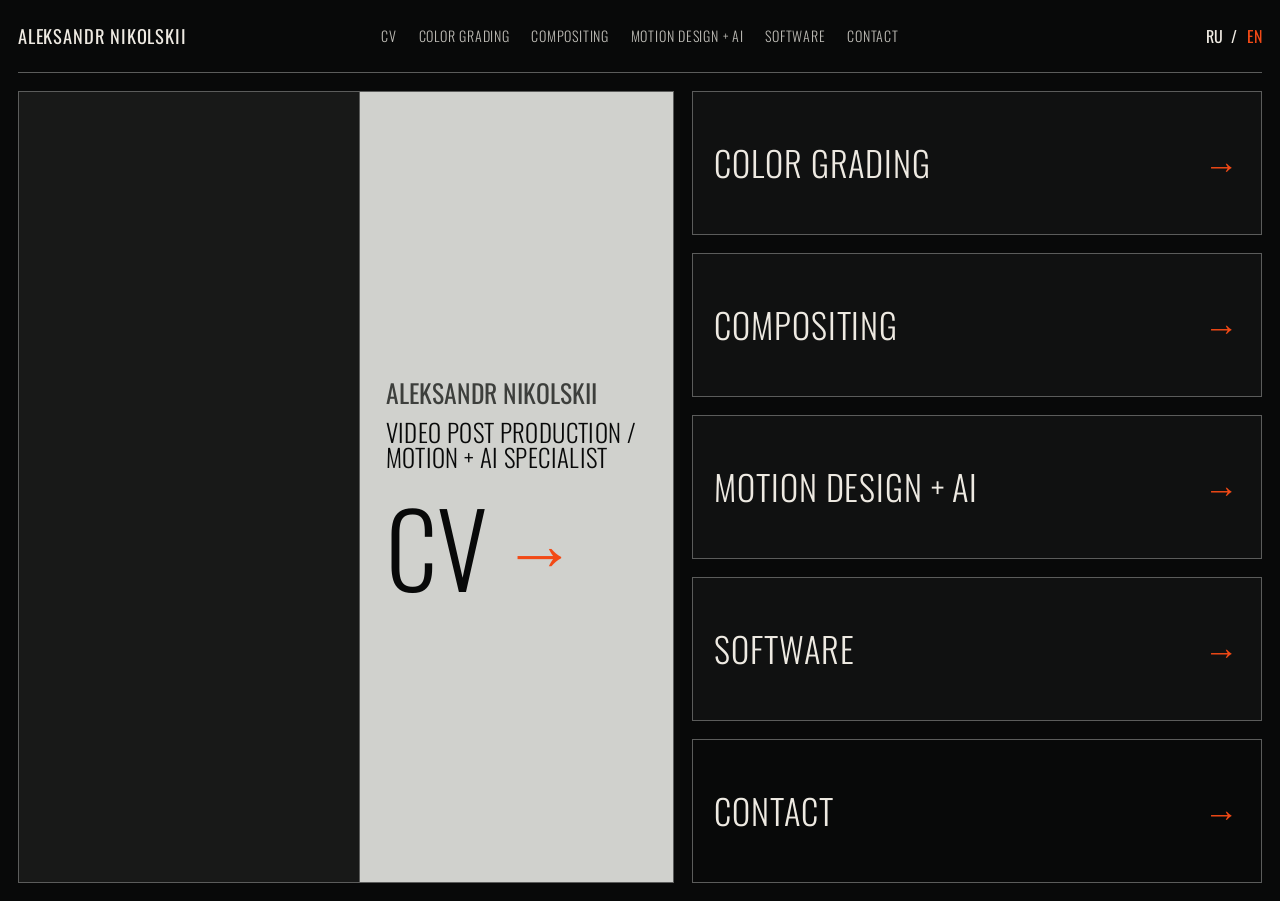
==== commit 96b6c861: "Publish optimised image loading across all portfolio pages" ====
--- a/index.html
+++ b/index.html
@@ -8,7 +8,7 @@
   <link rel="icon" href="assets/favicon.svg?v=AN-7" type="image/svg+xml">
   <link rel="alternate icon" href="assets/favicon.ico?v=AN-7" sizes="16x16 32x32 48x48">
   <link rel="apple-touch-icon" href="assets/apple-touch-icon.png?v=AN-7" sizes="180x180">
-  <link rel="stylesheet" href="assets/styles.css?v=20261023-7">
+  <link rel="stylesheet" href="assets/styles.css?v=images-i26">
   <title>Aleksandr Nikolskii — Portfolio</title>
 </head>
 <body data-page="home">
@@ -51,7 +51,7 @@
       </div>
     </div>
   </main>
-  <script src="assets/content.js?v=20261023-7"></script>
-  <script src="assets/app.js?v=20261023-7"></script>
+  <script src="assets/content.js?v=20261024-1"></script>
+  <script src="assets/app.js?v=images-i26"></script>
 </body>
 </html>
--- a/assets/styles.css
+++ b/assets/styles.css
@@ -52,6 +52,8 @@
 a { color: inherit; text-decoration: none; }
 button { color: inherit; font: inherit; }
 img, video, iframe { display: block; width: 100%; }
+picture { display: block; }
+.video-poster picture { width: 100%; height: 100%; }
 
 :focus-visible {
   outline: 2px solid var(--signal);
@@ -533,28 +535,26 @@
 .software-grid {
   display: grid;
   grid-template-columns: repeat(6, minmax(0, 1fr));
-  gap: 1px;
+  gap: clamp(.4rem, 2vw, 1.4rem);
+  width: min(100%, 32rem);
   margin-top: 1.6rem;
-  border: 1px solid var(--rule-soft);
-  background: var(--rule-soft);
 }
 
 .software-badge {
   display: grid;
-  grid-template-rows: 3.25rem auto;
-  gap: 0.55rem;
+  grid-template-rows: 2rem auto;
+  gap: 0.4rem;
   place-items: center;
   min-width: 0;
-  padding: 0.8rem 0.35rem;
-  background: var(--black);
+  padding: 0;
   color: var(--paper-muted);
-  font-size: 0.58rem;
+  font-size: 0.55rem;
   line-height: 1.25;
   text-align: center;
   text-transform: uppercase;
 }
 
-.software-badge__icon { display: grid; width: 3.1rem; height: 3.1rem; place-items: center; }
+.software-badge__icon { display: grid; width: clamp(1.5rem, 5vw, 2rem); height: clamp(1.5rem, 5vw, 2rem); place-items: center; }
 .software-badge img { width: 100%; height: 100%; object-fit: contain; }
 
 .cv-footer { display: flex; justify-content: flex-end; padding-top: 1.5rem; border-top: 1px solid var(--rule); }
@@ -567,11 +567,10 @@
 .project-link:hover { color: var(--signal); }
 
 .motion-project { margin-bottom: clamp(3.5rem, 8vw, 7rem); }
-.project-credits { display: grid; gap: 1.25rem; margin: 1.5rem 0 0; font-size: clamp(1.375rem, 1.8vw, 1.625rem); line-height: 1.5; }
-.project-credits > div { display: grid; grid-template-columns: 10rem minmax(0, 1fr); gap: 1.25rem; }
-.project-credits dt { color: var(--paper-muted); font-size: 1.125rem; }
+.project-credits { display: grid; gap: .8rem; margin: 1.25rem 0 0; font-size: .9rem; line-height: 1.55; }
+.project-credits > div { display: grid; grid-template-columns: 8rem minmax(0, 1fr); gap: 1rem; }
+.project-credits dt { color: var(--paper-muted); }
 .project-credits dd { max-width: 75ch; margin: 0; }
-.motion-project .project-header p { font-size: 1rem; line-height: 1.5; letter-spacing: .025em; }
 
 .discipline-notes { display: grid; grid-template-columns: minmax(10rem, .4fr) minmax(0, 1fr); gap: 2rem; padding: 2rem 0 3rem; border-top: 1px solid var(--rule); }
 .discipline-notes h2 { margin: 0; font: 400 2rem/1.15 var(--display); text-transform: uppercase; }
@@ -674,7 +673,6 @@
   .home-cv .portrait img { width: min(100%, 81cqh); margin-inline: auto; }
   .cv-intro { grid-template-columns: minmax(11rem, 15rem) minmax(0, 1fr); }
   .software-intro { grid-template-columns: 1fr; gap: 1.25rem; margin-bottom: 3rem; }
-  .software-grid { grid-template-columns: repeat(3, minmax(0, 1fr)); }
 }
 
 @media (max-width: 42rem) {
@@ -706,7 +704,7 @@
   .cv-intro__title { margin-bottom: 0; font-size: clamp(1rem, 3.8vw, 1.5rem); line-height: 1.12; }
   .cv-intro__title > span { white-space: normal; }
   .cv-row { grid-template-columns: 1fr; gap: 0.7rem; }
-  .software-grid { grid-template-columns: repeat(2, minmax(0, 1fr)); }
+  .software-badge { font-size: .5rem; }
   .project-link { grid-template-columns: 2.2rem 1fr auto; font-size: 0.78rem; }
   .software-intro { grid-template-columns: 1fr; gap: 1rem; margin-bottom: 3rem; }
   .software-intro h1 { font-size: clamp(4rem, 21vw, 7rem); }
@@ -718,7 +716,7 @@
   .software-row__logo { flex-basis: 2.75rem; }
   .software-entry .software-row { gap: .65rem; padding: 1rem; }
   .software-entry .software-row strong { font-size: clamp(1.5rem, 6.4vw, 2.5rem); line-height: 1.1; }
-  .project-credits > div { grid-template-columns: 1fr; gap: .35rem; }
+  .project-credits > div { grid-template-columns: 1fr; gap: .2rem; }
   .discipline-notes { grid-template-columns: 1fr; gap: 1rem; padding: 1.5rem 0 2rem; }
   .discipline-notes h2 { font-size: 1.75rem; }
   .contacts-main { align-content: start; padding-inline: calc(var(--gutter) + .75rem); }
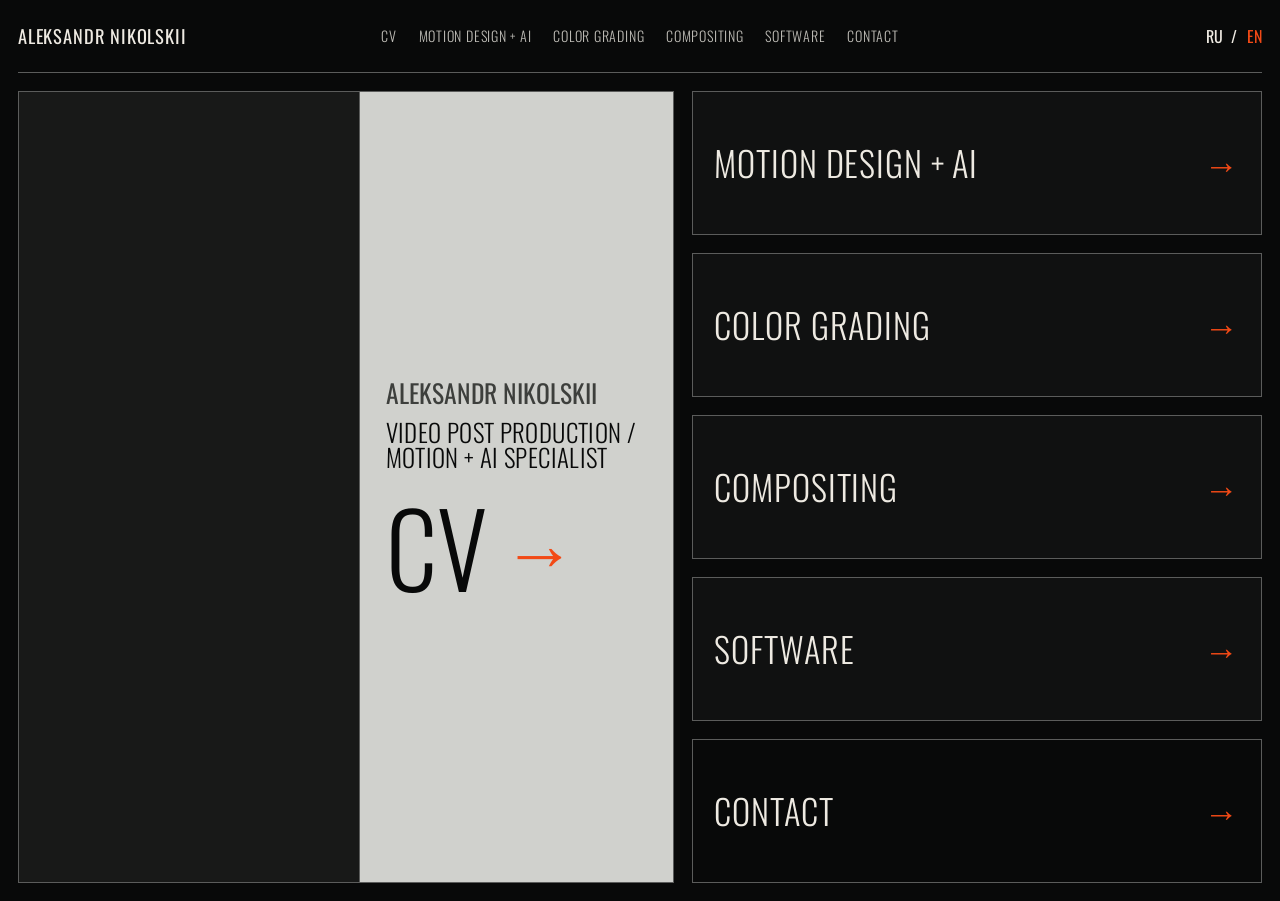
==== commit 3a6aafab: "Publish Motion-first navigation and refreshed CV" ====
--- a/index.html
+++ b/index.html
@@ -33,14 +33,14 @@
         </div>
       </article>
       <div class="home-stack">
+        <a class="work-tile work-tile--motion" href="motion-ai.html">
+          <div class="work-tile__label"><span>MOTION DESIGN + AI</span><span aria-hidden="true">→</span></div>
+        </a>
         <a class="work-tile work-tile--color" href="color.html">
           <div class="work-tile__label"><span>COLOR GRADING</span><span aria-hidden="true">→</span></div>
-        </a>
+        </a>
         <a class="work-tile work-tile--compositing" href="compositing.html">
           <div class="work-tile__label"><span>COMPOSITING</span><span aria-hidden="true">→</span></div>
-        </a>
-        <a class="work-tile work-tile--motion" href="motion-ai.html">
-          <div class="work-tile__label"><span>MOTION DESIGN + AI</span><span aria-hidden="true">→</span></div>
         </a>
         <a class="work-tile work-tile--software" href="software.html">
           <div class="work-tile__label"><span>SOFTWARE</span><span aria-hidden="true">→</span></div>
@@ -51,7 +51,7 @@
       </div>
     </div>
   </main>
-  <script src="assets/content.js?v=20261024-1"></script>
-  <script src="assets/app.js?v=images-i26"></script>
+  <script src="assets/content.js?v=cv-nav-20261027"></script>
+  <script src="assets/app.js?v=cv-nav-20261027"></script>
 </body>
 </html>
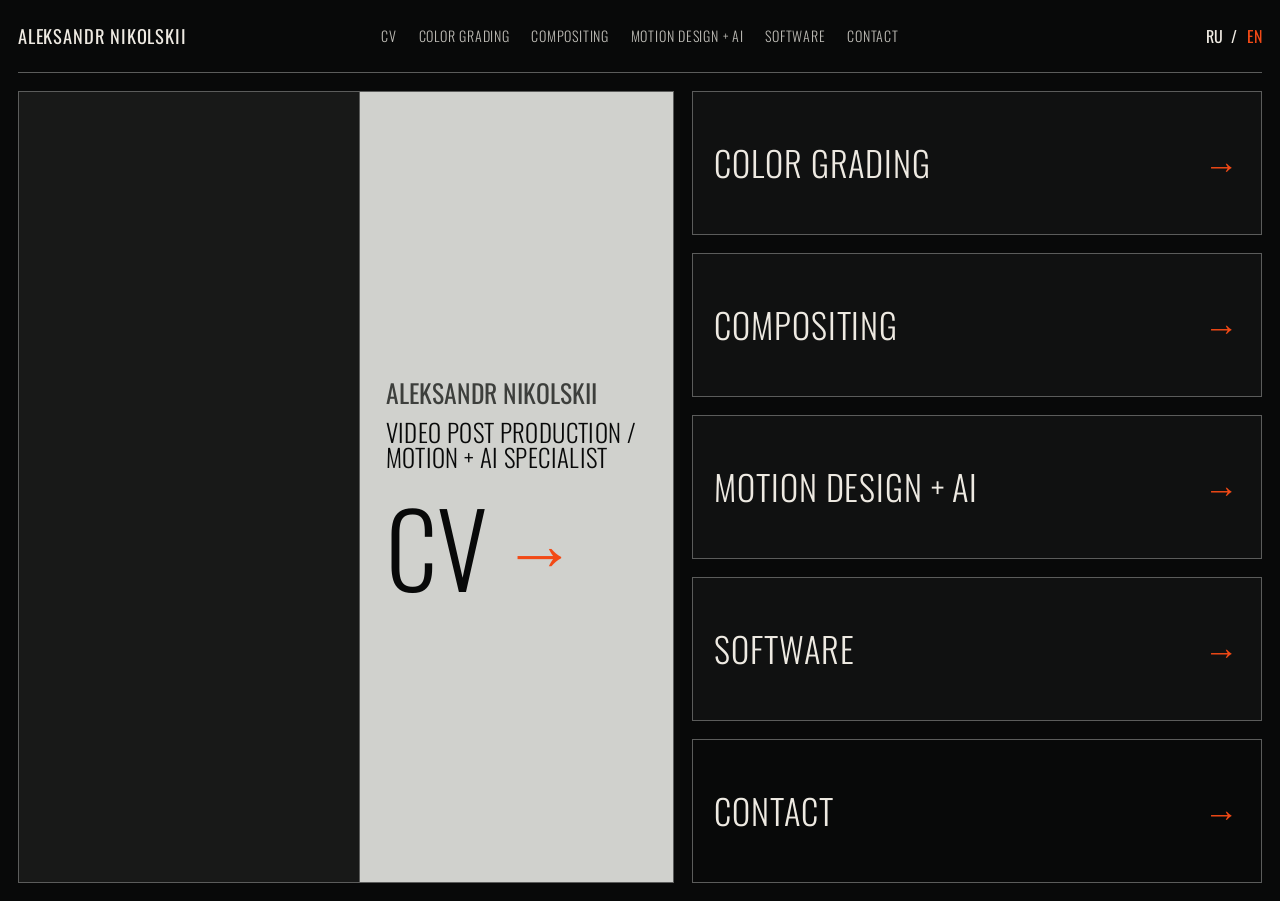
==== commit 9e5c15f5: "Publish color-first navigation on portfolio" ====
--- a/index.html
+++ b/index.html
@@ -33,14 +33,14 @@
         </div>
       </article>
       <div class="home-stack">
+        <a class="work-tile work-tile--color" href="color.html">
+          <div class="work-tile__label"><span>COLOR GRADING</span><span aria-hidden="true">→</span></div>
+        </a>
+        <a class="work-tile work-tile--compositing" href="compositing.html">
+          <div class="work-tile__label"><span>COMPOSITING</span><span aria-hidden="true">→</span></div>
+        </a>
         <a class="work-tile work-tile--motion" href="motion-ai.html">
           <div class="work-tile__label"><span>MOTION DESIGN + AI</span><span aria-hidden="true">→</span></div>
-        </a>
-        <a class="work-tile work-tile--color" href="color.html">
-          <div class="work-tile__label"><span>COLOR GRADING</span><span aria-hidden="true">→</span></div>
-        </a>
-        <a class="work-tile work-tile--compositing" href="compositing.html">
-          <div class="work-tile__label"><span>COMPOSITING</span><span aria-hidden="true">→</span></div>
         </a>
         <a class="work-tile work-tile--software" href="software.html">
           <div class="work-tile__label"><span>SOFTWARE</span><span aria-hidden="true">→</span></div>
@@ -52,6 +52,6 @@
     </div>
   </main>
   <script src="assets/content.js?v=cv-nav-20261027"></script>
-  <script src="assets/app.js?v=cv-nav-20261027"></script>
+  <script src="assets/app.js?v=nav-order-20261118"></script>
 </body>
 </html>
